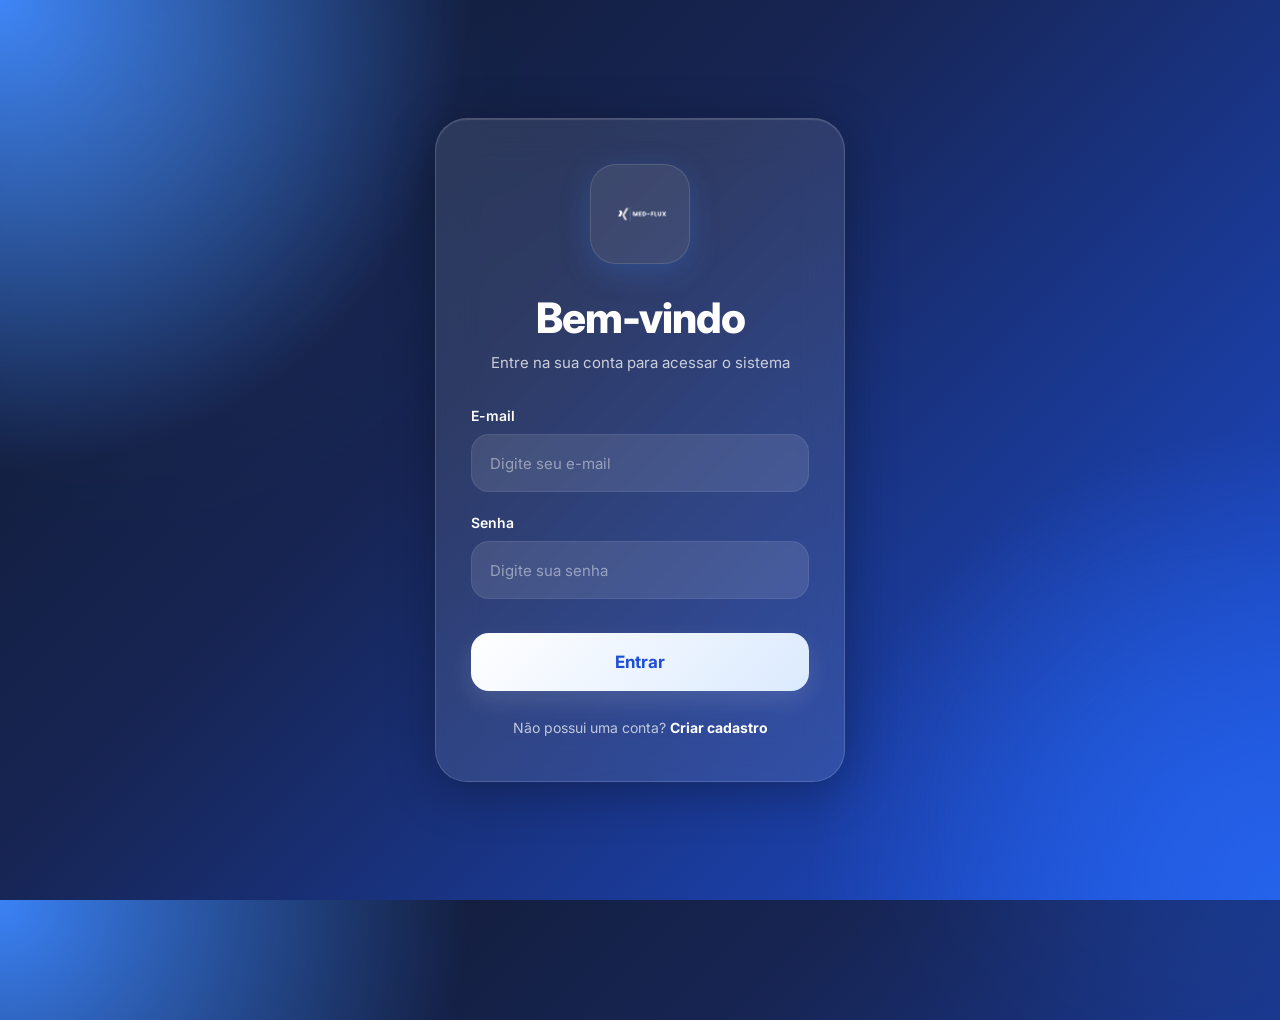
==== index.html @ 452bbf26 "Primeiro Commit" ====
<!DOCTYPE html>
<html lang="pt-br">
<head>
  <meta charset="UTF-8" />
  <meta name="viewport" content="width=device-width, initial-scale=1.0"/>
  <title>Login & Cadastro - Clínica</title>

  <link rel="preconnect" href="https://fonts.googleapis.com">
  <link rel="preconnect" href="https://fonts.gstatic.com" crossorigin>
  <link href="https://fonts.googleapis.com/css2?family=Inter:wght@400;500;600;700&display=swap" rel="stylesheet">
  <link rel="stylesheet" href="main.css">
</head>
<body>

  <div class="container">

    <div class="card">

      <!-- LOGO -->
      <div class="logo">
        <!-- TROQUE PELA SUA IMAGEM -->
        <img src="img/Modern_X_letter_Logo-removebg-preview.png" alt="Logo Clínica">
      </div>

      <!-- TITULO -->
      <h1 class="title">Bem-vindo</h1>
      <p class="subtitle">
        Entre na sua conta para acessar o sistema
      </p>

      <!-- FORM LOGIN -->
      <form>

        <div class="form-group">
          <label>E-mail</label>
          <input 
            type="email" 
            placeholder="Digite seu e-mail"
          >
        </div>

        <div class="form-group">
          <label>Senha</label>
          <input 
            type="password" 
            placeholder="Digite sua senha"
          >
        </div>

        <button class="btn">
          Entrar
        </button>

      </form>

      <!-- TROCAR TELA -->
      <div class="switch">
        Não possui uma conta?
        <a href="#">
          Criar cadastro
        </a>
      </div>

    </div>

  </div>

</body>
</html>
---- main.css ----
*{
  margin:0;
  padding:0;
  box-sizing:border-box;
  font-family:'Inter', sans-serif;
}

body{
  min-height:100vh;
  display:flex;
  justify-content:center;
  align-items:center;
  overflow:hidden;

  background:
  radial-gradient(circle at top left, #3b82f6 0%, transparent 30%),
  radial-gradient(circle at bottom right, #2563eb 0%, transparent 30%),
  linear-gradient(135deg, #0f172a 0%, #172554 40%, #1d4ed8 100%);
}

/* EFEITOS DE FUNDO */

body::before{
  content:'';
  position:absolute;
  width:500px;
  height:500px;
  background:#60a5fa;
  opacity:0.15;
  filter:blur(120px);
  border-radius:50%;
  top:-150px;
  left:-150px;
}

body::after{
  content:'';
  position:absolute;
  width:400px;
  height:400px;
  background:#2563eb;
  opacity:0.18;
  filter:blur(100px);
  border-radius:50%;
  bottom:-120px;
  right:-120px;
}

.container{
  width:100%;
  max-width:450px;
  padding:20px;
  position:relative;
  z-index:2;
}

.card{
  background:rgba(255,255,255,0.10);
  border:1px solid rgba(255,255,255,0.15);

  backdrop-filter:blur(22px);

  border-radius:32px;

  padding:45px 35px;

  box-shadow:
  0 10px 50px rgba(0,0,0,0.30),
  inset 0 1px 1px rgba(255,255,255,0.15);

  animation:fadeUp 0.8s ease;
}

@keyframes fadeUp{
  from{
    opacity:0;
    transform:translateY(30px);
  }

  to{
    opacity:1;
    transform:translateY(0);
  }
}

.logo{
  display:flex;
  justify-content:center;
  margin-bottom:28px;
}

.logo img{
  width:100px;
  height:100px;
  object-fit:contain;

  padding:18px;

  border-radius:26px;

  background:rgba(255,255,255,0.08);

  border:1px solid rgba(255,255,255,0.12);

  box-shadow:
  0 8px 30px rgba(59,130,246,0.25);
}

.title{
  text-align:center;
  color:white;
  font-size:42px;
  font-weight:800;
  margin-bottom:10px;
  letter-spacing:-1px;
}

.subtitle{
  text-align:center;
  color:rgba(255,255,255,0.75);
  font-size:15px;
  margin-bottom:35px;
}

.form-group{
  margin-bottom:22px;
}

.form-group label{
  display:block;
  color:#fff;
  margin-bottom:10px;
  font-size:14px;
  font-weight:600;
}

.form-group input{
  width:100%;
  height:58px;

  border:none;
  outline:none;

  padding:0 18px;

  border-radius:18px;

  background:rgba(255,255,255,0.10);

  border:1px solid rgba(255,255,255,0.08);

  color:white;
  font-size:15px;

  transition:0.3s;
}

.form-group input::placeholder{
  color:rgba(255,255,255,0.45);
}

.form-group input:focus{
  border:1px solid #93c5fd;

  background:rgba(255,255,255,0.14);

  box-shadow:
  0 0 0 4px rgba(147,197,253,0.15);
}

.btn{
  width:100%;
  height:58px;

  border:none;
  border-radius:18px;

  margin-top:12px;

  background:linear-gradient(
    135deg,
    #ffffff,
    #dbeafe
  );

  color:#1d4ed8;

  font-size:17px;
  font-weight:700;

  cursor:pointer;

  transition:0.3s;

  box-shadow:
  0 10px 25px rgba(255,255,255,0.12);
}

.btn:hover{
  transform:translateY(-3px) scale(1.01);

  box-shadow:
  0 15px 35px rgba(255,255,255,0.18);
}

.switch{
  margin-top:28px;
  text-align:center;

  color:rgba(255,255,255,0.70);

  font-size:14px;
}

.switch a{
  color:white;
  font-weight:700;
  text-decoration:none;
}

.switch a:hover{
  text-decoration:underline;
}
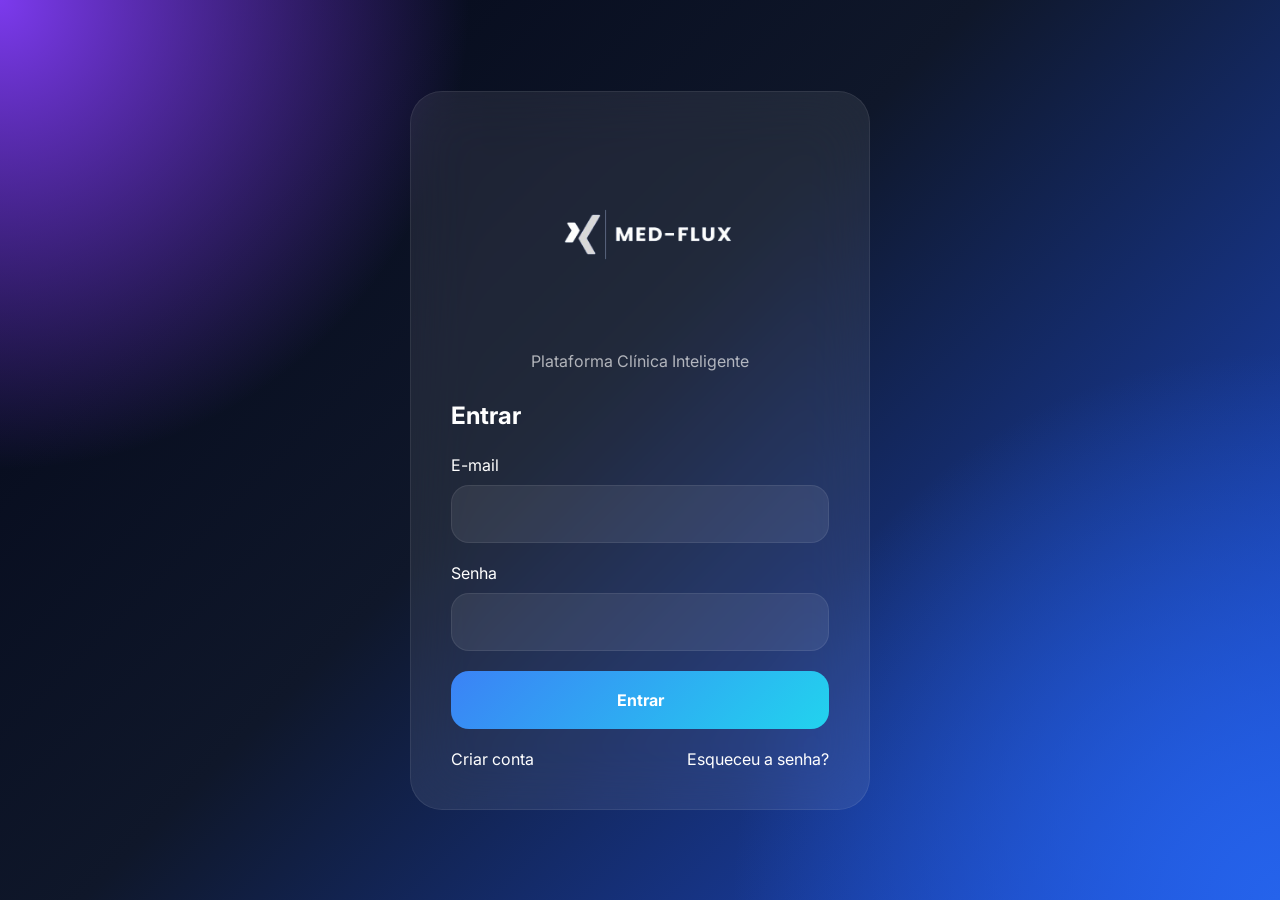
==== commit a91f75c0: "Sistema clínica, adm, médico e paciente" ====
--- a/index.html
+++ b/index.html
@@ -1,69 +1,123 @@
 <!DOCTYPE html>
 <html lang="pt-br">
 <head>
-  <meta charset="UTF-8" />
-  <meta name="viewport" content="width=device-width, initial-scale=1.0"/>
-  <title>Login & Cadastro - Clínica</title>
 
-  <link rel="preconnect" href="https://fonts.googleapis.com">
-  <link rel="preconnect" href="https://fonts.gstatic.com" crossorigin>
-  <link href="https://fonts.googleapis.com/css2?family=Inter:wght@400;500;600;700&display=swap" rel="stylesheet">
-  <link rel="stylesheet" href="main.css">
+<meta charset="UTF-8">
+<meta name="viewport" content="width=device-width, initial-scale=1.0">
+
+<title>MEDFLUX</title>
+
+<link rel="preconnect" href="https://fonts.googleapis.com">
+<link rel="preconnect" href="https://fonts.gstatic.com" crossorigin>
+
+<link href="https://fonts.googleapis.com/css2?family=Inter:wght@400;500;600;700;800;900&display=swap" rel="stylesheet">
+
+<link rel="stylesheet" href="style.css">
+
 </head>
 <body>
 
-  <div class="container">
+<div class="auth-container">
 
-    <div class="card">
+  <div class="auth-card">
 
-      <!-- LOGO -->
-      <div class="logo">
-        <!-- TROQUE PELA SUA IMAGEM -->
-        <img src="img/Modern_X_letter_Logo-removebg-preview.png" alt="Logo Clínica">
+    <div class="logo">
+      <img src="assets/Modern_X_letter_Logo-removebg-preview.png" alt="" style="width: 215px; height: 205px;">
+      <p>Plataforma Clínica Inteligente</p>
+    </div>
+
+    <!-- LOGIN -->
+
+    <div id="loginBox">
+
+      <h2>Entrar</h2>
+
+      <div class="form-group">
+        <label>E-mail</label>
+        <input type="email" id="loginEmail">
       </div>
 
-      <!-- TITULO -->
-      <h1 class="title">Bem-vindo</h1>
-      <p class="subtitle">
-        Entre na sua conta para acessar o sistema
-      </p>
+      <div class="form-group">
+        <label>Senha</label>
+        <input type="password" id="loginPassword">
+      </div>
 
-      <!-- FORM LOGIN -->
-      <form>
+      <button onclick="login()" class="primary-btn">
+        Entrar
+      </button>
 
-        <div class="form-group">
-          <label>E-mail</label>
-          <input 
-            type="email" 
-            placeholder="Digite seu e-mail"
-          >
-        </div>
+      <div class="links">
 
-        <div class="form-group">
-          <label>Senha</label>
-          <input 
-            type="password" 
-            placeholder="Digite sua senha"
-          >
-        </div>
+        <a href="#" onclick="showRegister()">
+          Criar conta
+        </a>
 
-        <button class="btn">
-          Entrar
-        </button>
+        <a href="#" onclick="forgotPassword()">
+          Esqueceu a senha?
+        </a>
 
-      </form>
+      </div>
 
-      <!-- TROCAR TELA -->
-      <div class="switch">
-        Não possui uma conta?
-        <a href="#">
-          Criar cadastro
+    </div>
+
+    <!-- REGISTER -->
+
+    <div id="registerBox" style="display:none;">
+
+      <h2>Criar Conta</h2>
+
+      <div class="form-group">
+        <label>Nome</label>
+        <input type="text" id="registerName">
+      </div>
+
+      <div class="form-group">
+        <label>E-mail</label>
+        <input type="email" id="registerEmail">
+      </div>
+
+      <div class="form-group">
+        <label>Senha</label>
+        <input type="password" id="registerPassword">
+      </div>
+
+      <div class="form-group">
+
+        <label>Tipo de Conta</label>
+
+        <select id="registerRole">
+
+          <option value="patient">
+            Paciente
+          </option>
+
+          <option value="doctor">
+            Médico
+          </option>
+
+        </select>
+
+      </div>
+
+      <button onclick="register()" class="primary-btn">
+        Criar Conta
+      </button>
+
+      <div class="links">
+
+        <a href="#" onclick="showLogin()">
+          Já possui conta?
         </a>
+
       </div>
 
     </div>
 
   </div>
 
+</div>
+
+<script src="script.js"></script>
+
 </body>
 </html>
--- a/style.css
+++ b/style.css
@@ -0,0 +1,128 @@
+*{
+  margin:0;
+  padding:0;
+  box-sizing:border-box;
+  font-family:'Inter',sans-serif;
+}
+
+body{
+  min-height:100vh;
+
+  display:flex;
+  justify-content:center;
+  align-items:center;
+
+  background:
+  radial-gradient(circle at top left,#7c3aed 0%,transparent 30%),
+  radial-gradient(circle at bottom right,#2563eb 0%,transparent 35%),
+  linear-gradient(135deg,#020617 0%,#0f172a 45%,#1d4ed8 100%);
+
+  color:white;
+}
+
+.auth-container{
+  width:100%;
+  max-width:500px;
+  padding:20px;
+}
+
+.auth-card{
+
+  background:rgba(255,255,255,0.08);
+
+  border:1px solid rgba(255,255,255,0.08);
+
+  backdrop-filter:blur(30px);
+
+  border-radius:32px;
+
+  padding:40px;
+}
+
+.logo{
+  text-align:center;
+  margin-bottom:30px;
+}
+
+.logo h1{
+  font-size:42px;
+  font-weight:900;
+}
+
+.logo p{
+  margin-top:10px;
+  color:rgba(255,255,255,0.65);
+}
+
+h2{
+  margin-bottom:25px;
+}
+
+.form-group{
+  margin-bottom:20px;
+}
+
+.form-group label{
+  display:block;
+  margin-bottom:10px;
+}
+
+.form-group input,
+.form-group select{
+
+  width:100%;
+  height:58px;
+
+  border:none;
+  outline:none;
+
+  border-radius:18px;
+
+  background:rgba(255,255,255,0.08);
+
+  border:1px solid rgba(255,255,255,0.08);
+
+  padding:0 18px;
+
+  color:white;
+}
+
+option{
+  color:black;
+}
+
+.primary-btn{
+
+  width:100%;
+  height:58px;
+
+  border:none;
+
+  border-radius:18px;
+
+  background:linear-gradient(
+    135deg,
+    #3b82f6,
+    #22d3ee
+  );
+
+  color:white;
+
+  font-size:16px;
+  font-weight:700;
+
+  cursor:pointer;
+}
+
+.links{
+
+  margin-top:20px;
+
+  display:flex;
+  justify-content:space-between;
+}
+
+.links a{
+  color:white;
+  text-decoration:none;
+}
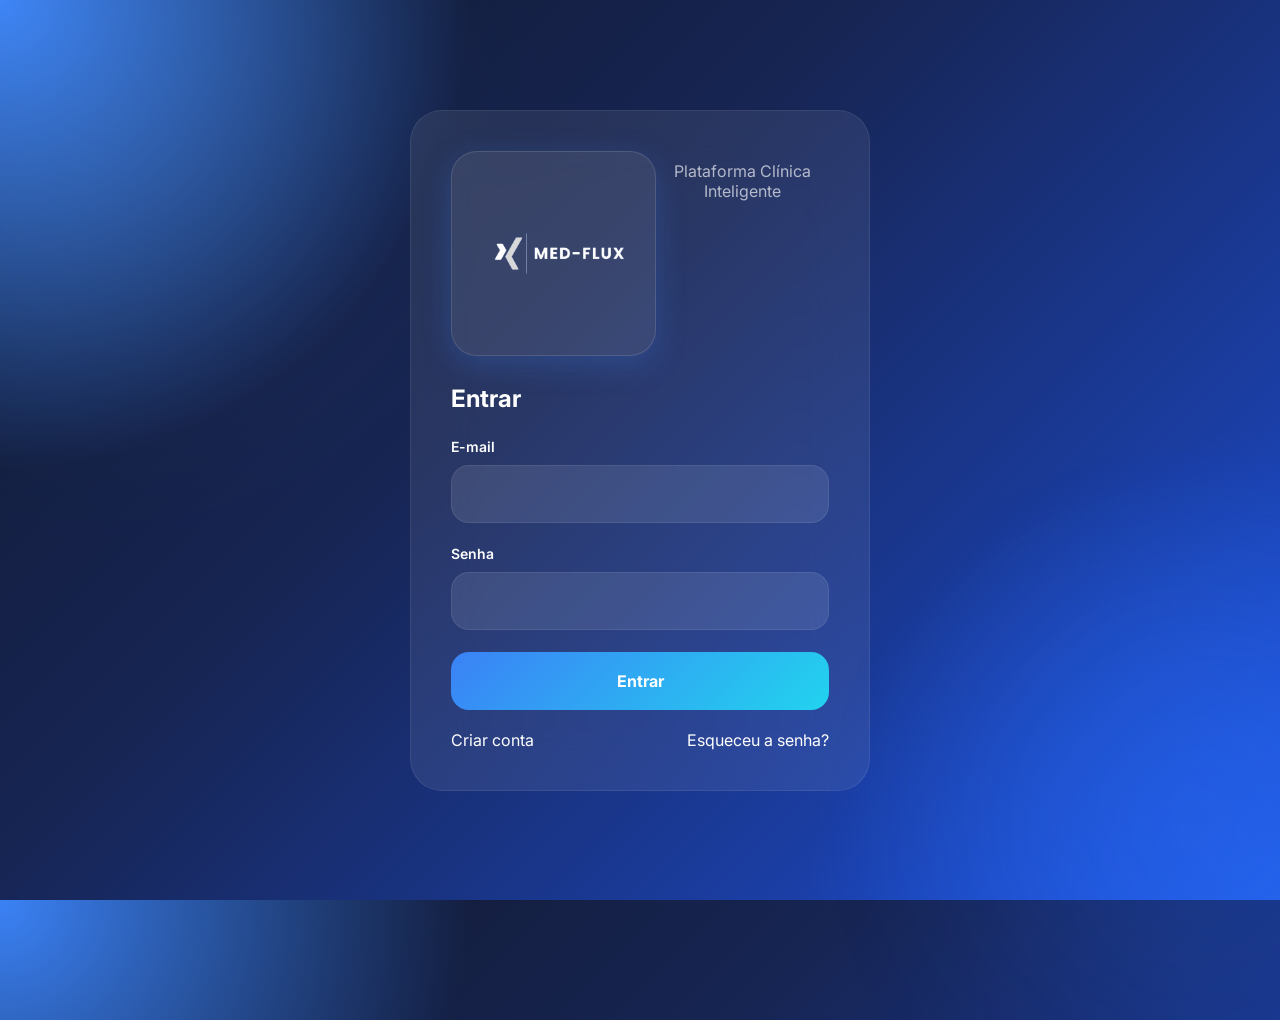
==== commit 32e7f2ad: "Atualização completa do sistema" ====
--- a/index.html
+++ b/index.html
@@ -1,6 +1,7 @@
 <!DOCTYPE html>
 <html lang="pt-br">
 <head>
+
 
 <meta charset="UTF-8">
 <meta name="viewport" content="width=device-width, initial-scale=1.0">
@@ -109,15 +110,78 @@
           Já possui conta?
         </a>
 
+=======
+  <meta charset="UTF-8" />
+  <meta name="viewport" content="width=device-width, initial-scale=1.0"/>
+  <title>Login & Cadastro - Clínica</title>
+
+  <link rel="preconnect" href="https://fonts.googleapis.com">
+  <link rel="preconnect" href="https://fonts.gstatic.com" crossorigin>
+  <link href="https://fonts.googleapis.com/css2?family=Inter:wght@400;500;600;700&display=swap" rel="stylesheet">
+  <link rel="stylesheet" href="main.css">
+</head>
+<body>
+
+  <div class="container">
+
+    <div class="card">
+
+      <!-- LOGO -->
+      <div class="logo">
+        <!-- TROQUE PELA SUA IMAGEM -->
+        <img src="img/Modern_X_letter_Logo-removebg-preview.png" alt="Logo Clínica">
+      </div>
+
+      <!-- TITULO -->
+      <h1 class="title">Bem-vindo</h1>
+      <p class="subtitle">
+        Entre na sua conta para acessar o sistema
+      </p>
+
+      <!-- FORM LOGIN -->
+      <form>
+
+        <div class="form-group">
+          <label>E-mail</label>
+          <input 
+            type="email" 
+            placeholder="Digite seu e-mail"
+          >
+        </div>
+
+        <div class="form-group">
+          <label>Senha</label>
+          <input 
+            type="password" 
+            placeholder="Digite sua senha"
+          >
+        </div>
+
+        <button class="btn">
+          Entrar
+        </button>
+
+      </form>
+
+      <!-- TROCAR TELA -->
+      <div class="switch">
+        Não possui uma conta?
+        <a href="#">
+          Criar cadastro
+        </a>
+>>>>>>> 452bbf26484bec82bc850861e2d331e40e433e3e
       </div>
 
     </div>
 
   </div>
 
+<<<<<<< HEAD
 </div>
 
 <script src="script.js"></script>
 
+=======
+>>>>>>> 452bbf26484bec82bc850861e2d331e40e433e3e
 </body>
 </html>
--- a/main.css
+++ b/main.css
@@ -0,0 +1,223 @@
+*{
+  margin:0;
+  padding:0;
+  box-sizing:border-box;
+  font-family:'Inter', sans-serif;
+}
+
+body{
+  min-height:100vh;
+  display:flex;
+  justify-content:center;
+  align-items:center;
+  overflow:hidden;
+
+  background:
+  radial-gradient(circle at top left, #3b82f6 0%, transparent 30%),
+  radial-gradient(circle at bottom right, #2563eb 0%, transparent 30%),
+  linear-gradient(135deg, #0f172a 0%, #172554 40%, #1d4ed8 100%);
+}
+
+/* EFEITOS DE FUNDO */
+
+body::before{
+  content:'';
+  position:absolute;
+  width:500px;
+  height:500px;
+  background:#60a5fa;
+  opacity:0.15;
+  filter:blur(120px);
+  border-radius:50%;
+  top:-150px;
+  left:-150px;
+}
+
+body::after{
+  content:'';
+  position:absolute;
+  width:400px;
+  height:400px;
+  background:#2563eb;
+  opacity:0.18;
+  filter:blur(100px);
+  border-radius:50%;
+  bottom:-120px;
+  right:-120px;
+}
+
+.container{
+  width:100%;
+  max-width:450px;
+  padding:20px;
+  position:relative;
+  z-index:2;
+}
+
+.card{
+  background:rgba(255,255,255,0.10);
+  border:1px solid rgba(255,255,255,0.15);
+
+  backdrop-filter:blur(22px);
+
+  border-radius:32px;
+
+  padding:45px 35px;
+
+  box-shadow:
+  0 10px 50px rgba(0,0,0,0.30),
+  inset 0 1px 1px rgba(255,255,255,0.15);
+
+  animation:fadeUp 0.8s ease;
+}
+
+@keyframes fadeUp{
+  from{
+    opacity:0;
+    transform:translateY(30px);
+  }
+
+  to{
+    opacity:1;
+    transform:translateY(0);
+  }
+}
+
+.logo{
+  display:flex;
+  justify-content:center;
+  margin-bottom:28px;
+}
+
+.logo img{
+  width:100px;
+  height:100px;
+  object-fit:contain;
+
+  padding:18px;
+
+  border-radius:26px;
+
+  background:rgba(255,255,255,0.08);
+
+  border:1px solid rgba(255,255,255,0.12);
+
+  box-shadow:
+  0 8px 30px rgba(59,130,246,0.25);
+}
+
+.title{
+  text-align:center;
+  color:white;
+  font-size:42px;
+  font-weight:800;
+  margin-bottom:10px;
+  letter-spacing:-1px;
+}
+
+.subtitle{
+  text-align:center;
+  color:rgba(255,255,255,0.75);
+  font-size:15px;
+  margin-bottom:35px;
+}
+
+.form-group{
+  margin-bottom:22px;
+}
+
+.form-group label{
+  display:block;
+  color:#fff;
+  margin-bottom:10px;
+  font-size:14px;
+  font-weight:600;
+}
+
+.form-group input{
+  width:100%;
+  height:58px;
+
+  border:none;
+  outline:none;
+
+  padding:0 18px;
+
+  border-radius:18px;
+
+  background:rgba(255,255,255,0.10);
+
+  border:1px solid rgba(255,255,255,0.08);
+
+  color:white;
+  font-size:15px;
+
+  transition:0.3s;
+}
+
+.form-group input::placeholder{
+  color:rgba(255,255,255,0.45);
+}
+
+.form-group input:focus{
+  border:1px solid #93c5fd;
+
+  background:rgba(255,255,255,0.14);
+
+  box-shadow:
+  0 0 0 4px rgba(147,197,253,0.15);
+}
+
+.btn{
+  width:100%;
+  height:58px;
+
+  border:none;
+  border-radius:18px;
+
+  margin-top:12px;
+
+  background:linear-gradient(
+    135deg,
+    #ffffff,
+    #dbeafe
+  );
+
+  color:#1d4ed8;
+
+  font-size:17px;
+  font-weight:700;
+
+  cursor:pointer;
+
+  transition:0.3s;
+
+  box-shadow:
+  0 10px 25px rgba(255,255,255,0.12);
+}
+
+.btn:hover{
+  transform:translateY(-3px) scale(1.01);
+
+  box-shadow:
+  0 15px 35px rgba(255,255,255,0.18);
+}
+
+.switch{
+  margin-top:28px;
+  text-align:center;
+
+  color:rgba(255,255,255,0.70);
+
+  font-size:14px;
+}
+
+.switch a{
+  color:white;
+  font-weight:700;
+  text-decoration:none;
+}
+
+.switch a:hover{
+  text-decoration:underline;
+}
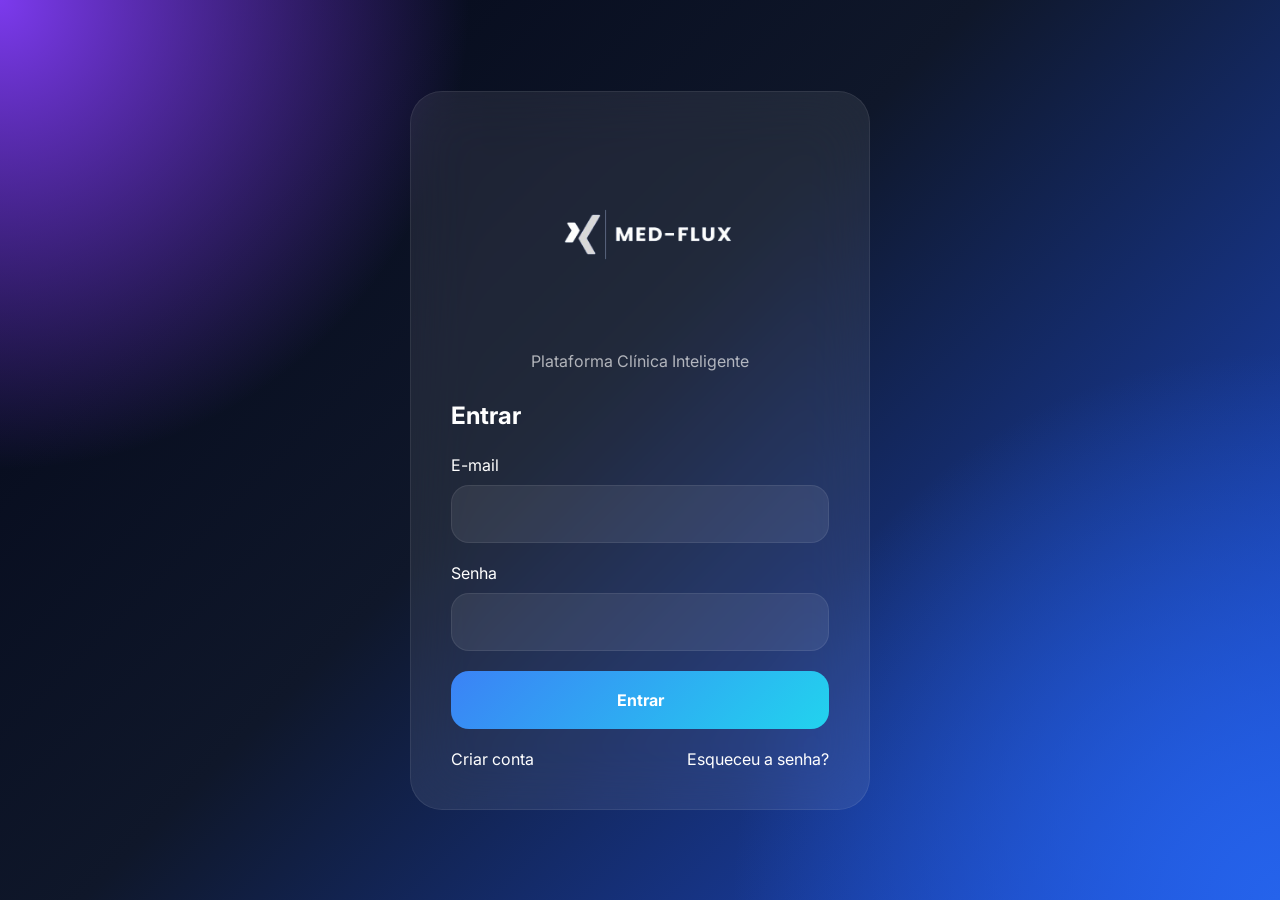
==== commit 2860764f: "Corrigindo conflito de merge no login" ====
--- a/index.html
+++ b/index.html
@@ -2,18 +2,17 @@
 <html lang="pt-br">
 <head>
 
+  <meta charset="UTF-8">
+  <meta name="viewport" content="width=device-width, initial-scale=1.0">
 
-<meta charset="UTF-8">
-<meta name="viewport" content="width=device-width, initial-scale=1.0">
+  <title>MEDFLUX</title>
 
-<title>MEDFLUX</title>
+  <link rel="preconnect" href="https://fonts.googleapis.com">
+  <link rel="preconnect" href="https://fonts.gstatic.com" crossorigin>
 
-<link rel="preconnect" href="https://fonts.googleapis.com">
-<link rel="preconnect" href="https://fonts.gstatic.com" crossorigin>
+  <link href="https://fonts.googleapis.com/css2?family=Inter:wght@400;500;600;700;800;900&display=swap" rel="stylesheet">
 
-<link href="https://fonts.googleapis.com/css2?family=Inter:wght@400;500;600;700;800;900&display=swap" rel="stylesheet">
-
-<link rel="stylesheet" href="style.css">
+  <link rel="stylesheet" href="style.css">
 
 </head>
 <body>
@@ -23,7 +22,12 @@
   <div class="auth-card">
 
     <div class="logo">
-      <img src="assets/Modern_X_letter_Logo-removebg-preview.png" alt="" style="width: 215px; height: 205px;">
+      <img 
+        src="assets/Modern_X_letter_Logo-removebg-preview.png" 
+        alt="Logo"
+        style="width: 215px; height: 205px;"
+      >
+
       <p>Plataforma Clínica Inteligente</p>
     </div>
 
@@ -110,78 +114,15 @@
           Já possui conta?
         </a>
 
-=======
-  <meta charset="UTF-8" />
-  <meta name="viewport" content="width=device-width, initial-scale=1.0"/>
-  <title>Login & Cadastro - Clínica</title>
-
-  <link rel="preconnect" href="https://fonts.googleapis.com">
-  <link rel="preconnect" href="https://fonts.gstatic.com" crossorigin>
-  <link href="https://fonts.googleapis.com/css2?family=Inter:wght@400;500;600;700&display=swap" rel="stylesheet">
-  <link rel="stylesheet" href="main.css">
-</head>
-<body>
-
-  <div class="container">
-
-    <div class="card">
-
-      <!-- LOGO -->
-      <div class="logo">
-        <!-- TROQUE PELA SUA IMAGEM -->
-        <img src="img/Modern_X_letter_Logo-removebg-preview.png" alt="Logo Clínica">
-      </div>
-
-      <!-- TITULO -->
-      <h1 class="title">Bem-vindo</h1>
-      <p class="subtitle">
-        Entre na sua conta para acessar o sistema
-      </p>
-
-      <!-- FORM LOGIN -->
-      <form>
-
-        <div class="form-group">
-          <label>E-mail</label>
-          <input 
-            type="email" 
-            placeholder="Digite seu e-mail"
-          >
-        </div>
-
-        <div class="form-group">
-          <label>Senha</label>
-          <input 
-            type="password" 
-            placeholder="Digite sua senha"
-          >
-        </div>
-
-        <button class="btn">
-          Entrar
-        </button>
-
-      </form>
-
-      <!-- TROCAR TELA -->
-      <div class="switch">
-        Não possui uma conta?
-        <a href="#">
-          Criar cadastro
-        </a>
->>>>>>> 452bbf26484bec82bc850861e2d331e40e433e3e
       </div>
 
     </div>
 
   </div>
 
-<<<<<<< HEAD
 </div>
 
 <script src="script.js"></script>
 
-=======
->>>>>>> 452bbf26484bec82bc850861e2d331e40e433e3e
 </body>
 </html>
